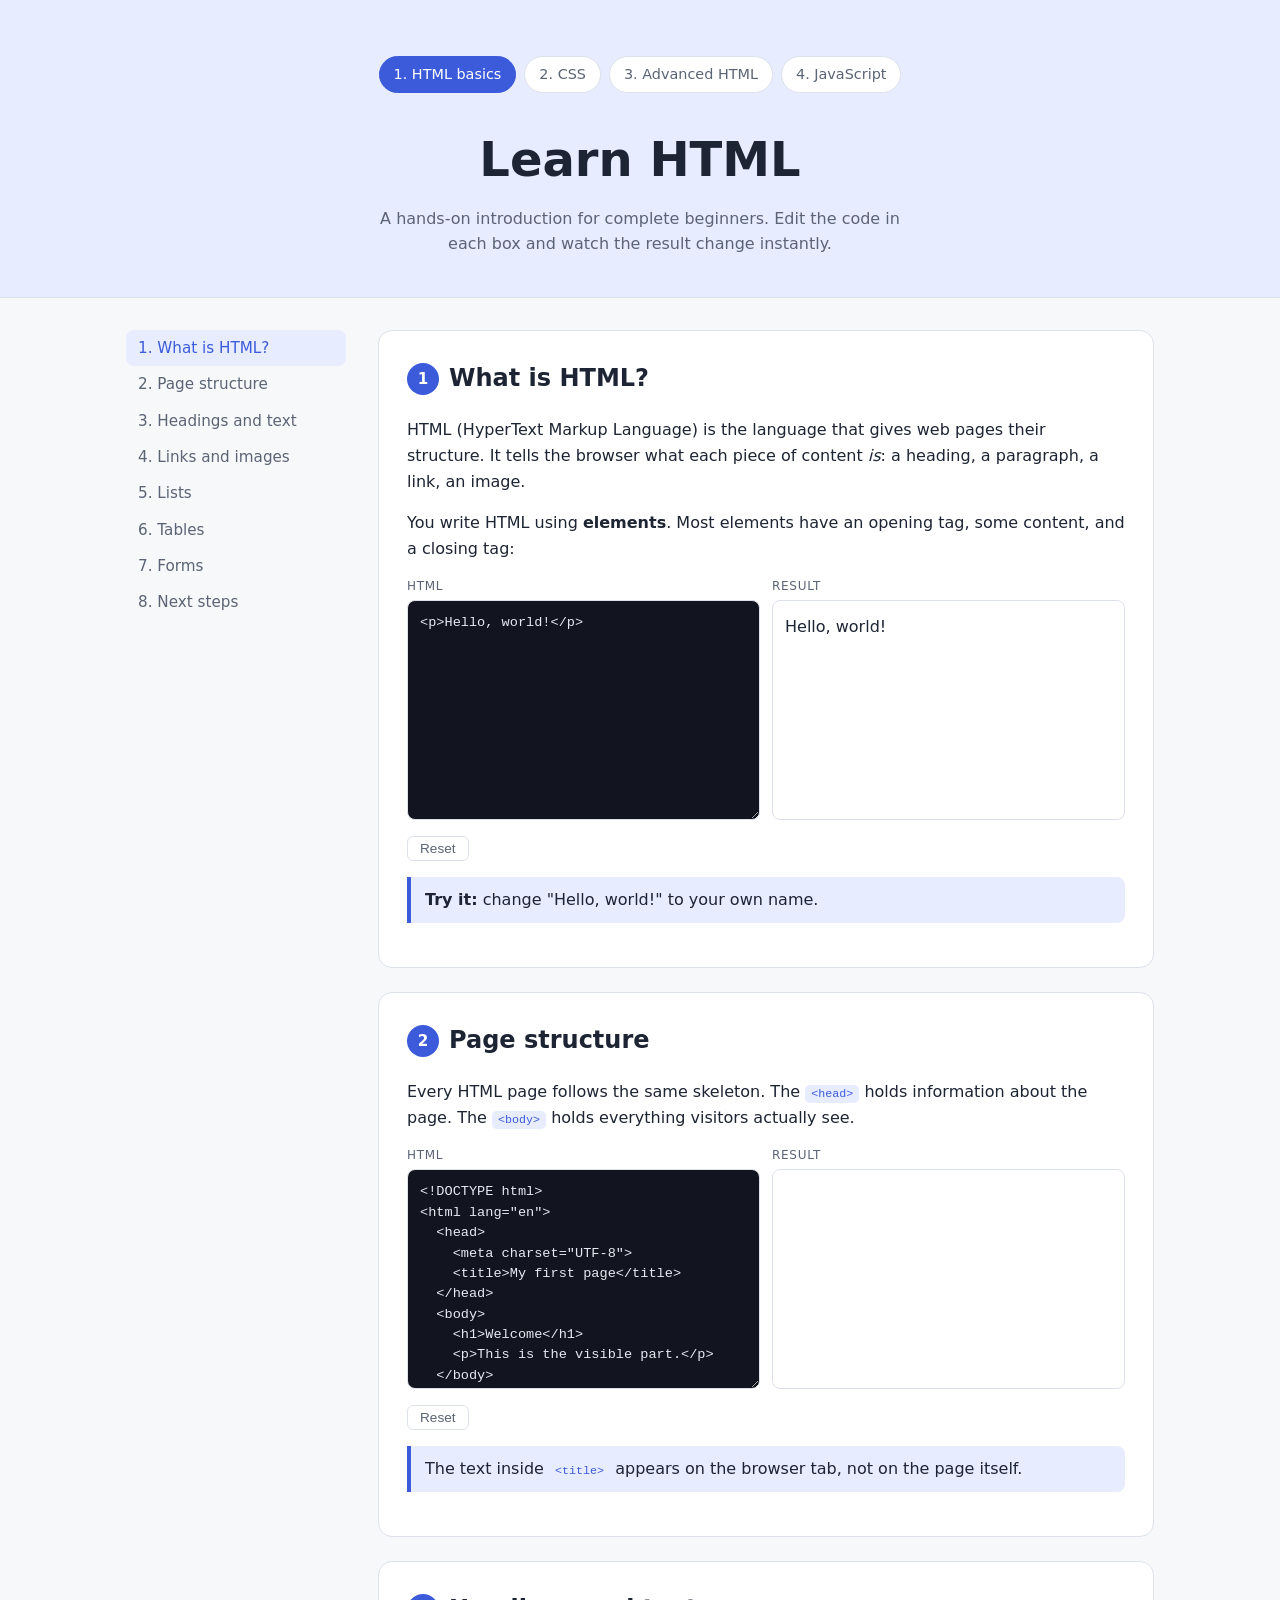
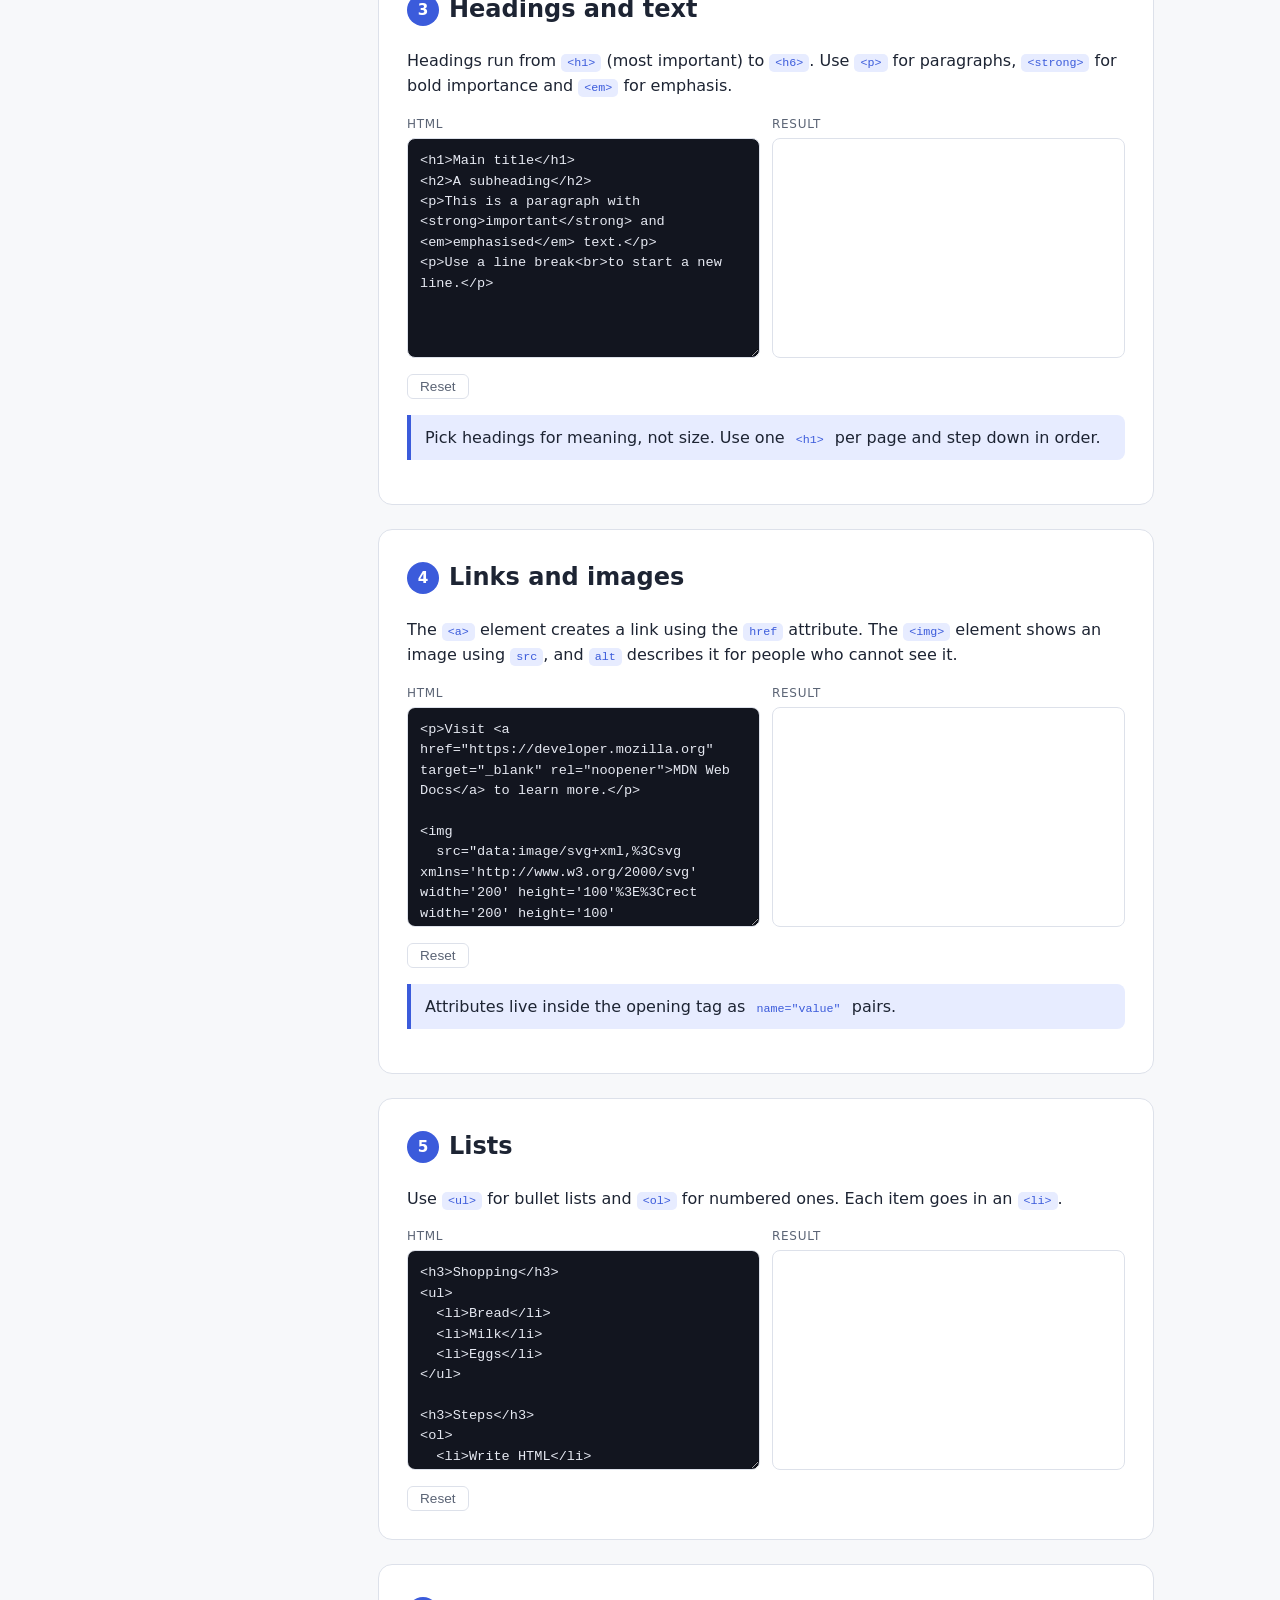
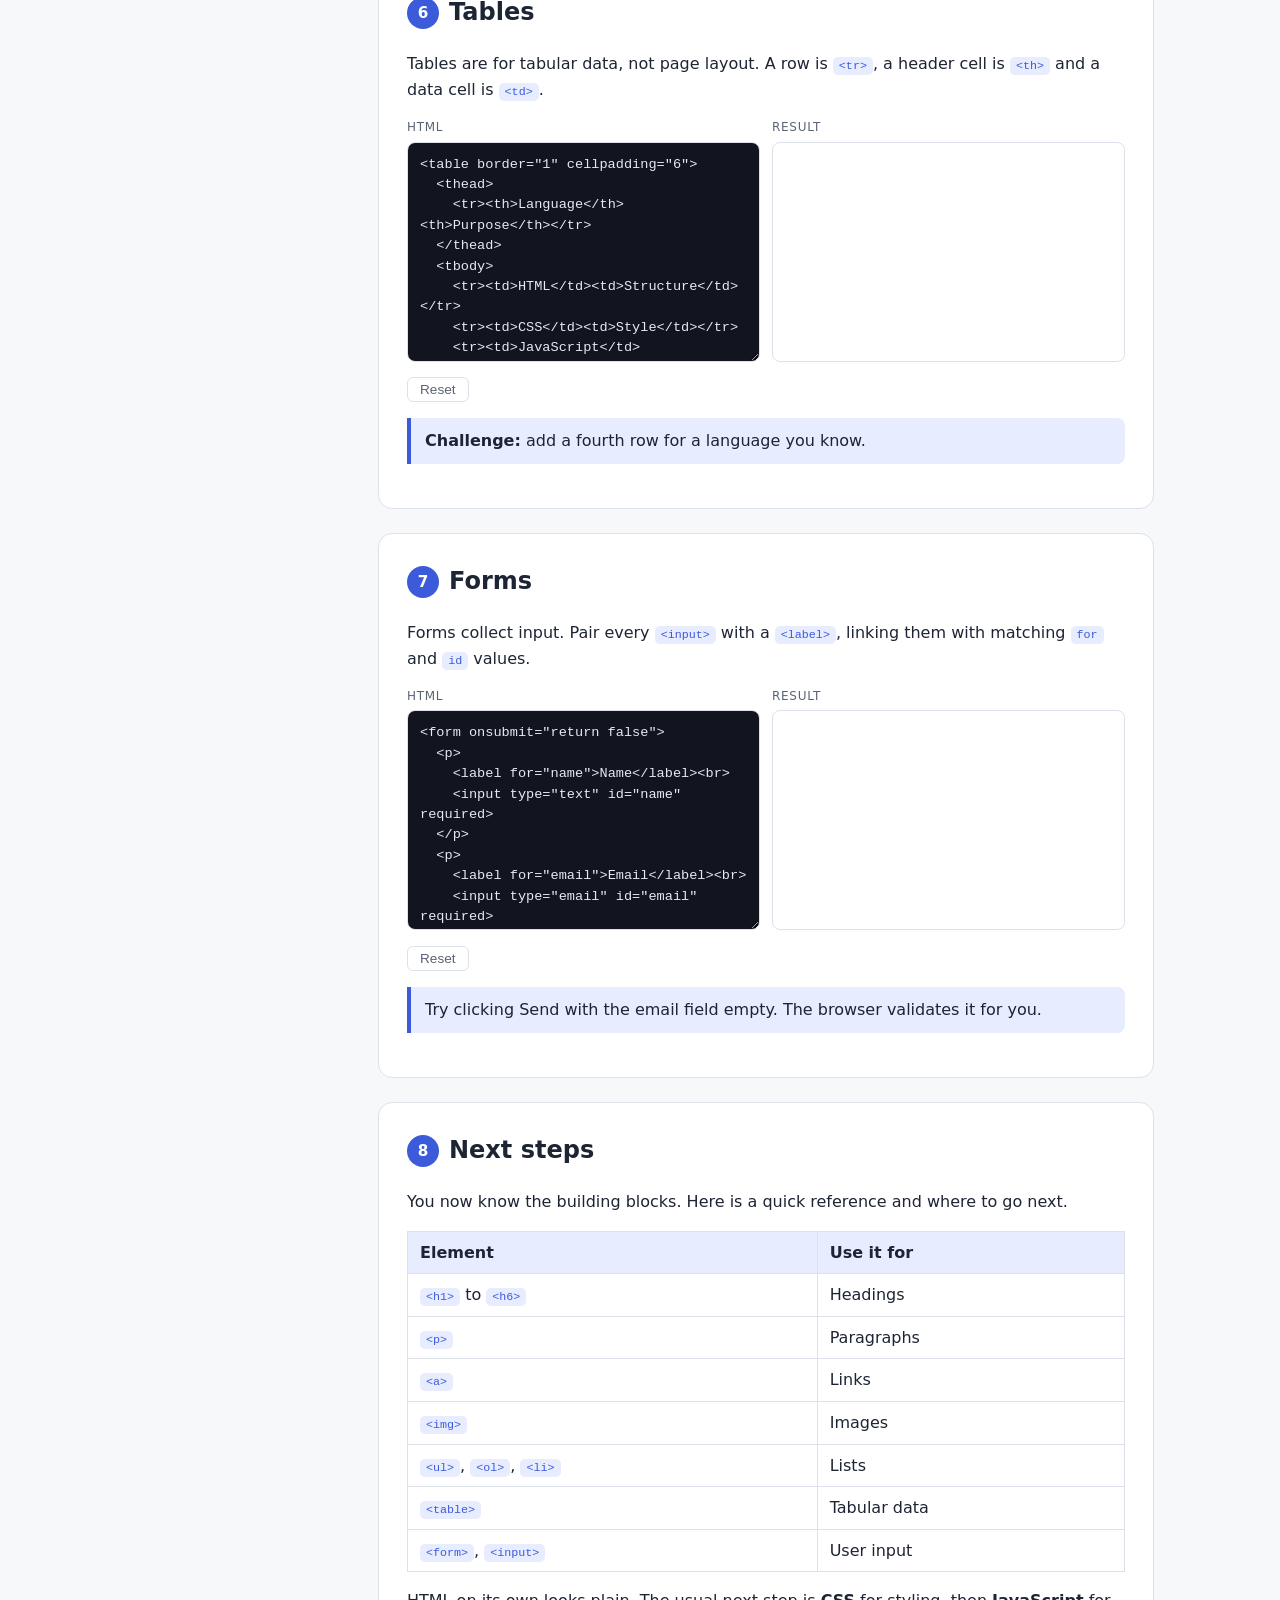
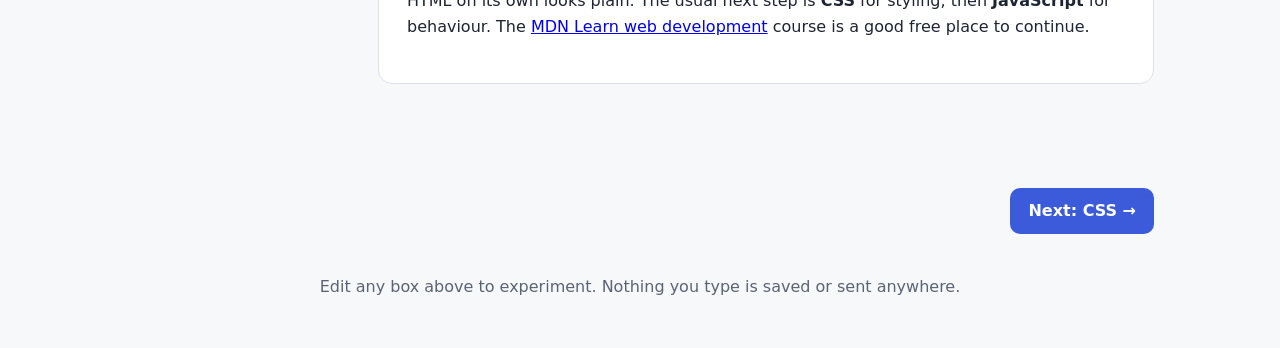
==== index.html @ eed305c7 "pushing" ====
<!DOCTYPE html>
<html lang="en-GB">
<head>
<meta charset="UTF-8">
<meta name="viewport" content="width=device-width, initial-scale=1">
<title>Learn HTML</title>
<style>
  :root {
    --bg: #f7f8fa;
    --surface: #ffffff;
    --text: #1d2433;
    --muted: #5b6475;
    --accent: #3b5bdb;
    --accent-soft: #e7ecff;
    --border: #dde1ea;
    --code-bg: #12151f;
    --code-text: #e6e9f2;
  }
  @media (prefers-color-scheme: dark) {
    :root {
      --bg: #0f1219;
      --surface: #181c27;
      --text: #e6e9f2;
      --muted: #9aa3b5;
      --accent: #8da2ff;
      --accent-soft: #232a45;
      --border: #2a3042;
      --code-bg: #0b0d13;
    }
  }
  * { box-sizing: border-box; }
  body {
    margin: 0;
    font-family: system-ui, -apple-system, "Segoe UI", Roboto, sans-serif;
    background: var(--bg);
    color: var(--text);
    line-height: 1.6;
  }
  header {
    padding: 56px 16px 40px;
    text-align: center;
    background: var(--accent-soft);
    border-bottom: 1px solid var(--border);
  }
  header h1 { margin: 0 0 8px; font-size: clamp(2rem, 6vw, 3rem); }
  header p { margin: 0 auto; max-width: 560px; color: var(--muted); }
  .layout {
    display: grid;
    grid-template-columns: 220px minmax(0, 1fr);
    gap: 32px;
    max-width: 1060px;
    margin: 0 auto;
    padding: 32px 16px 80px;
  }
  nav.toc { position: sticky; top: 24px; align-self: start; }
  nav.toc ol { list-style: none; margin: 0; padding: 0; }
  nav.toc a {
    display: block;
    padding: 6px 12px;
    border-radius: 8px;
    color: var(--muted);
    text-decoration: none;
    font-size: 0.95rem;
  }
  nav a:hover, nav a.active { background: var(--accent-soft); color: var(--accent); }
  section {
    background: var(--surface);
    border: 1px solid var(--border);
    border-radius: 14px;
    padding: 28px;
    margin-bottom: 24px;
  }
  section h2 { margin-top: 0; }
  section h2 .num {
    display: inline-block;
    width: 32px; height: 32px;
    line-height: 32px;
    text-align: center;
    border-radius: 50%;
    background: var(--accent);
    color: #fff;
    font-size: 0.95rem;
    margin-right: 10px;
    vertical-align: middle;
  }
  code.inline {
    background: var(--accent-soft);
    color: var(--accent);
    padding: 2px 6px;
    border-radius: 5px;
    font-size: 0.9em;
  }
  .tip {
    border-left: 4px solid var(--accent);
    background: var(--accent-soft);
    padding: 10px 14px;
    border-radius: 0 8px 8px 0;
    margin: 16px 0;
  }
  .playground {
    display: grid;
    grid-template-columns: 1fr 1fr;
    gap: 12px;
    margin-top: 16px;
  }
  .pane-label {
    font-size: 0.75rem;
    text-transform: uppercase;
    letter-spacing: 0.06em;
    color: var(--muted);
    margin-bottom: 4px;
  }
  textarea {
    width: 100%;
    height: 220px;
    resize: vertical;
    background: var(--code-bg);
    color: var(--code-text);
    border: 1px solid var(--border);
    border-radius: 8px;
    padding: 12px;
    font-family: ui-monospace, "SF Mono", Menlo, Consolas, monospace;
    font-size: 0.85rem;
    line-height: 1.5;
    tab-size: 2;
  }
  textarea:focus-visible, iframe:focus-visible, button:focus-visible, a:focus-visible {
    outline: 2px solid var(--accent);
    outline-offset: 2px;
  }
  iframe {
    width: 100%;
    height: 220px;
    border: 1px solid var(--border);
    border-radius: 8px;
    background: #fff;
  }
  button.reset {
    margin-top: 8px;
    background: none;
    border: 1px solid var(--border);
    color: var(--muted);
    padding: 4px 12px;
    border-radius: 6px;
    cursor: pointer;
    font-size: 0.85rem;
  }
  button.reset:hover { color: var(--accent); border-color: var(--accent); }
  table.ref { border-collapse: collapse; width: 100%; margin-top: 12px; }
  table.ref th, table.ref td { border: 1px solid var(--border); padding: 8px 12px; text-align: left; }
  table.ref th { background: var(--accent-soft); }
  .series { display: flex; flex-wrap: wrap; justify-content: center; gap: 8px; margin-bottom: 28px; }
  .series a { padding: 6px 14px; border-radius: 999px; border: 1px solid var(--border); background: var(--surface); color: var(--muted); text-decoration: none; font-size: 0.9rem; }
  .series a:hover { color: var(--accent); border-color: var(--accent); }
  .series a[aria-current="page"] { background: var(--accent); border-color: var(--accent); color: #fff; }
  .pager { display: flex; justify-content: flex-end; max-width: 1060px; margin: 0 auto; padding: 0 16px 40px; }
  .pager a { padding: 10px 18px; border-radius: 10px; background: var(--accent); color: #fff; text-decoration: none; font-weight: 600; }
  footer { text-align: center; color: var(--muted); padding: 0 16px 48px; }
  @media (max-width: 800px) {
    .layout { grid-template-columns: 1fr; }
    nav.toc { position: static; }
    nav.toc ol { display: flex; flex-wrap: wrap; gap: 4px; }
    .playground { grid-template-columns: 1fr; }
    section { padding: 20px; }
  }
</style>
</head>
<body>

<header>
  <nav class="series" aria-label="Tutorial series">
    <a href="index.html" aria-current="page">1. HTML basics</a>
    <a href="css.html">2. CSS</a>
    <a href="advanced.html">3. Advanced HTML</a>
    <a href="javascript.html">4. JavaScript</a>
  </nav>
  <h1>Learn HTML</h1>
  <p>A hands-on introduction for complete beginners. Edit the code in each box and watch the result change instantly.</p>
</header>

<div class="layout">
  <nav class="toc" aria-label="Tutorial sections">
    <ol>
      <li><a href="#what">1. What is HTML?</a></li>
      <li><a href="#structure">2. Page structure</a></li>
      <li><a href="#text">3. Headings and text</a></li>
      <li><a href="#links">4. Links and images</a></li>
      <li><a href="#lists">5. Lists</a></li>
      <li><a href="#tables">6. Tables</a></li>
      <li><a href="#forms">7. Forms</a></li>
      <li><a href="#next">8. Next steps</a></li>
    </ol>
  </nav>

  <main>
    <section id="what">
      <h2><span class="num">1</span>What is HTML?</h2>
      <p>HTML (HyperText Markup Language) is the language that gives web pages their structure. It tells the browser what each piece of content <em>is</em>: a heading, a paragraph, a link, an image.</p>
      <p>You write HTML using <strong>elements</strong>. Most elements have an opening tag, some content, and a closing tag:</p>
      <div class="playground">
        <div>
          <div class="pane-label">HTML</div>
          <textarea data-editor spellcheck="false" aria-label="HTML editor">&lt;p&gt;Hello, world!&lt;/p&gt;</textarea>
          <button class="reset" type="button">Reset</button>
        </div>
        <div>
          <div class="pane-label">Result</div>
          <iframe title="Live preview" sandbox="allow-scripts allow-forms allow-modals"></iframe>
        </div>
      </div>
      <div class="tip"><strong>Try it:</strong> change "Hello, world!" to your own name.</div>
    </section>

    <section id="structure">
      <h2><span class="num">2</span>Page structure</h2>
      <p>Every HTML page follows the same skeleton. The <code class="inline">&lt;head&gt;</code> holds information about the page. The <code class="inline">&lt;body&gt;</code> holds everything visitors actually see.</p>
      <div class="playground">
        <div>
          <div class="pane-label">HTML</div>
          <textarea data-editor spellcheck="false" aria-label="HTML editor">&lt;!DOCTYPE html&gt;
&lt;html lang="en"&gt;
  &lt;head&gt;
    &lt;meta charset="UTF-8"&gt;
    &lt;title&gt;My first page&lt;/title&gt;
  &lt;/head&gt;
  &lt;body&gt;
    &lt;h1&gt;Welcome&lt;/h1&gt;
    &lt;p&gt;This is the visible part.&lt;/p&gt;
  &lt;/body&gt;
&lt;/html&gt;</textarea>
          <button class="reset" type="button">Reset</button>
        </div>
        <div>
          <div class="pane-label">Result</div>
          <iframe title="Live preview" sandbox="allow-scripts allow-forms allow-modals"></iframe>
        </div>
      </div>
      <div class="tip">The text inside <code class="inline">&lt;title&gt;</code> appears on the browser tab, not on the page itself.</div>
    </section>

    <section id="text">
      <h2><span class="num">3</span>Headings and text</h2>
      <p>Headings run from <code class="inline">&lt;h1&gt;</code> (most important) to <code class="inline">&lt;h6&gt;</code>. Use <code class="inline">&lt;p&gt;</code> for paragraphs, <code class="inline">&lt;strong&gt;</code> for bold importance and <code class="inline">&lt;em&gt;</code> for emphasis.</p>
      <div class="playground">
        <div>
          <div class="pane-label">HTML</div>
          <textarea data-editor spellcheck="false" aria-label="HTML editor">&lt;h1&gt;Main title&lt;/h1&gt;
&lt;h2&gt;A subheading&lt;/h2&gt;
&lt;p&gt;This is a paragraph with &lt;strong&gt;important&lt;/strong&gt; and &lt;em&gt;emphasised&lt;/em&gt; text.&lt;/p&gt;
&lt;p&gt;Use a line break&lt;br&gt;to start a new line.&lt;/p&gt;</textarea>
          <button class="reset" type="button">Reset</button>
        </div>
        <div>
          <div class="pane-label">Result</div>
          <iframe title="Live preview" sandbox="allow-scripts allow-forms allow-modals"></iframe>
        </div>
      </div>
      <div class="tip">Pick headings for meaning, not size. Use one <code class="inline">&lt;h1&gt;</code> per page and step down in order.</div>
    </section>

    <section id="links">
      <h2><span class="num">4</span>Links and images</h2>
      <p>The <code class="inline">&lt;a&gt;</code> element creates a link using the <code class="inline">href</code> attribute. The <code class="inline">&lt;img&gt;</code> element shows an image using <code class="inline">src</code>, and <code class="inline">alt</code> describes it for people who cannot see it.</p>
      <div class="playground">
        <div>
          <div class="pane-label">HTML</div>
          <textarea data-editor spellcheck="false" aria-label="HTML editor">&lt;p&gt;Visit &lt;a href="https://developer.mozilla.org" target="_blank" rel="noopener"&gt;MDN Web Docs&lt;/a&gt; to learn more.&lt;/p&gt;

&lt;img
  src="data:image/svg+xml,%3Csvg xmlns='http://www.w3.org/2000/svg' width='200' height='100'%3E%3Crect width='200' height='100' fill='%233b5bdb'/%3E%3Ctext x='100' y='56' fill='white' font-size='20' text-anchor='middle'%3EHello%3C/text%3E%3C/svg%3E"
  alt="A blue rectangle that says Hello"
  width="200"&gt;</textarea>
          <button class="reset" type="button">Reset</button>
        </div>
        <div>
          <div class="pane-label">Result</div>
          <iframe title="Live preview" sandbox="allow-scripts allow-forms allow-modals"></iframe>
        </div>
      </div>
      <div class="tip">Attributes live inside the opening tag as <code class="inline">name="value"</code> pairs.</div>
    </section>

    <section id="lists">
      <h2><span class="num">5</span>Lists</h2>
      <p>Use <code class="inline">&lt;ul&gt;</code> for bullet lists and <code class="inline">&lt;ol&gt;</code> for numbered ones. Each item goes in an <code class="inline">&lt;li&gt;</code>.</p>
      <div class="playground">
        <div>
          <div class="pane-label">HTML</div>
          <textarea data-editor spellcheck="false" aria-label="HTML editor">&lt;h3&gt;Shopping&lt;/h3&gt;
&lt;ul&gt;
  &lt;li&gt;Bread&lt;/li&gt;
  &lt;li&gt;Milk&lt;/li&gt;
  &lt;li&gt;Eggs&lt;/li&gt;
&lt;/ul&gt;

&lt;h3&gt;Steps&lt;/h3&gt;
&lt;ol&gt;
  &lt;li&gt;Write HTML&lt;/li&gt;
  &lt;li&gt;Open in a browser&lt;/li&gt;
  &lt;li&gt;Admire it&lt;/li&gt;
&lt;/ol&gt;</textarea>
          <button class="reset" type="button">Reset</button>
        </div>
        <div>
          <div class="pane-label">Result</div>
          <iframe title="Live preview" sandbox="allow-scripts allow-forms allow-modals"></iframe>
        </div>
      </div>
    </section>

    <section id="tables">
      <h2><span class="num">6</span>Tables</h2>
      <p>Tables are for tabular data, not page layout. A row is <code class="inline">&lt;tr&gt;</code>, a header cell is <code class="inline">&lt;th&gt;</code> and a data cell is <code class="inline">&lt;td&gt;</code>.</p>
      <div class="playground">
        <div>
          <div class="pane-label">HTML</div>
          <textarea data-editor spellcheck="false" aria-label="HTML editor">&lt;table border="1" cellpadding="6"&gt;
  &lt;thead&gt;
    &lt;tr&gt;&lt;th&gt;Language&lt;/th&gt;&lt;th&gt;Purpose&lt;/th&gt;&lt;/tr&gt;
  &lt;/thead&gt;
  &lt;tbody&gt;
    &lt;tr&gt;&lt;td&gt;HTML&lt;/td&gt;&lt;td&gt;Structure&lt;/td&gt;&lt;/tr&gt;
    &lt;tr&gt;&lt;td&gt;CSS&lt;/td&gt;&lt;td&gt;Style&lt;/td&gt;&lt;/tr&gt;
    &lt;tr&gt;&lt;td&gt;JavaScript&lt;/td&gt;&lt;td&gt;Behaviour&lt;/td&gt;&lt;/tr&gt;
  &lt;/tbody&gt;
&lt;/table&gt;</textarea>
          <button class="reset" type="button">Reset</button>
        </div>
        <div>
          <div class="pane-label">Result</div>
          <iframe title="Live preview" sandbox="allow-scripts allow-forms allow-modals"></iframe>
        </div>
      </div>
      <div class="tip"><strong>Challenge:</strong> add a fourth row for a language you know.</div>
    </section>

    <section id="forms">
      <h2><span class="num">7</span>Forms</h2>
      <p>Forms collect input. Pair every <code class="inline">&lt;input&gt;</code> with a <code class="inline">&lt;label&gt;</code>, linking them with matching <code class="inline">for</code> and <code class="inline">id</code> values.</p>
      <div class="playground">
        <div>
          <div class="pane-label">HTML</div>
          <textarea data-editor spellcheck="false" aria-label="HTML editor">&lt;form onsubmit="return false"&gt;
  &lt;p&gt;
    &lt;label for="name"&gt;Name&lt;/label&gt;&lt;br&gt;
    &lt;input type="text" id="name" required&gt;
  &lt;/p&gt;
  &lt;p&gt;
    &lt;label for="email"&gt;Email&lt;/label&gt;&lt;br&gt;
    &lt;input type="email" id="email" required&gt;
  &lt;/p&gt;
  &lt;p&gt;
    &lt;label for="role"&gt;Role&lt;/label&gt;&lt;br&gt;
    &lt;select id="role"&gt;
      &lt;option&gt;Learner&lt;/option&gt;
      &lt;option&gt;Coach&lt;/option&gt;
    &lt;/select&gt;
  &lt;/p&gt;
  &lt;button type="submit"&gt;Send&lt;/button&gt;
&lt;/form&gt;</textarea>
          <button class="reset" type="button">Reset</button>
        </div>
        <div>
          <div class="pane-label">Result</div>
          <iframe title="Live preview" sandbox="allow-scripts allow-forms allow-modals"></iframe>
        </div>
      </div>
      <div class="tip">Try clicking Send with the email field empty. The browser validates it for you.</div>
    </section>

    <section id="next">
      <h2><span class="num">8</span>Next steps</h2>
      <p>You now know the building blocks. Here is a quick reference and where to go next.</p>
      <table class="ref">
        <thead><tr><th>Element</th><th>Use it for</th></tr></thead>
        <tbody>
          <tr><td><code class="inline">&lt;h1&gt;</code> to <code class="inline">&lt;h6&gt;</code></td><td>Headings</td></tr>
          <tr><td><code class="inline">&lt;p&gt;</code></td><td>Paragraphs</td></tr>
          <tr><td><code class="inline">&lt;a&gt;</code></td><td>Links</td></tr>
          <tr><td><code class="inline">&lt;img&gt;</code></td><td>Images</td></tr>
          <tr><td><code class="inline">&lt;ul&gt;</code>, <code class="inline">&lt;ol&gt;</code>, <code class="inline">&lt;li&gt;</code></td><td>Lists</td></tr>
          <tr><td><code class="inline">&lt;table&gt;</code></td><td>Tabular data</td></tr>
          <tr><td><code class="inline">&lt;form&gt;</code>, <code class="inline">&lt;input&gt;</code></td><td>User input</td></tr>
        </tbody>
      </table>
      <p>HTML on its own looks plain. The usual next step is <strong>CSS</strong> for styling, then <strong>JavaScript</strong> for behaviour. The <a href="https://developer.mozilla.org/en-US/docs/Learn_web_development" target="_blank" rel="noopener">MDN Learn web development</a> course is a good free place to continue.</p>
    </section>
  </main>
</div>

<div class="pager"><a href="css.html">Next: CSS &rarr;</a></div>

<footer>Edit any box above to experiment. Nothing you type is saved or sent anywhere.</footer>

<script>
  document.querySelectorAll('.playground').forEach((pg) => {
    const editor = pg.querySelector('[data-editor]');
    const frame = pg.querySelector('iframe');
    const reset = pg.querySelector('.reset');
    const original = editor.value;

    const render = () => {
      frame.srcdoc =
        '<style>body{font-family:system-ui,sans-serif;margin:12px;color:#1d2433}</style>' + editor.value;
    };

    editor.addEventListener('input', render);
    editor.addEventListener('keydown', (e) => {
      if (e.key !== 'Tab') return;
      e.preventDefault();
      const { selectionStart: s, selectionEnd: en } = editor;
      editor.setRangeText('  ', s, en, 'end');
      render();
    });
    reset.addEventListener('click', () => {
      editor.value = original;
      render();
    });
    render();
  });

  const links = [...document.querySelectorAll('nav.toc a')];
  const observer = new IntersectionObserver(
    (entries) => {
      entries.forEach((entry) => {
        if (!entry.isIntersecting) return;
        links.forEach((a) =>
          a.classList.toggle('active', a.getAttribute('href') === '#' + entry.target.id)
        );
      });
    },
    { rootMargin: '-30% 0px -60% 0px' }
  );
  document.querySelectorAll('section').forEach((s) => observer.observe(s));
</script>
</body>
</html>
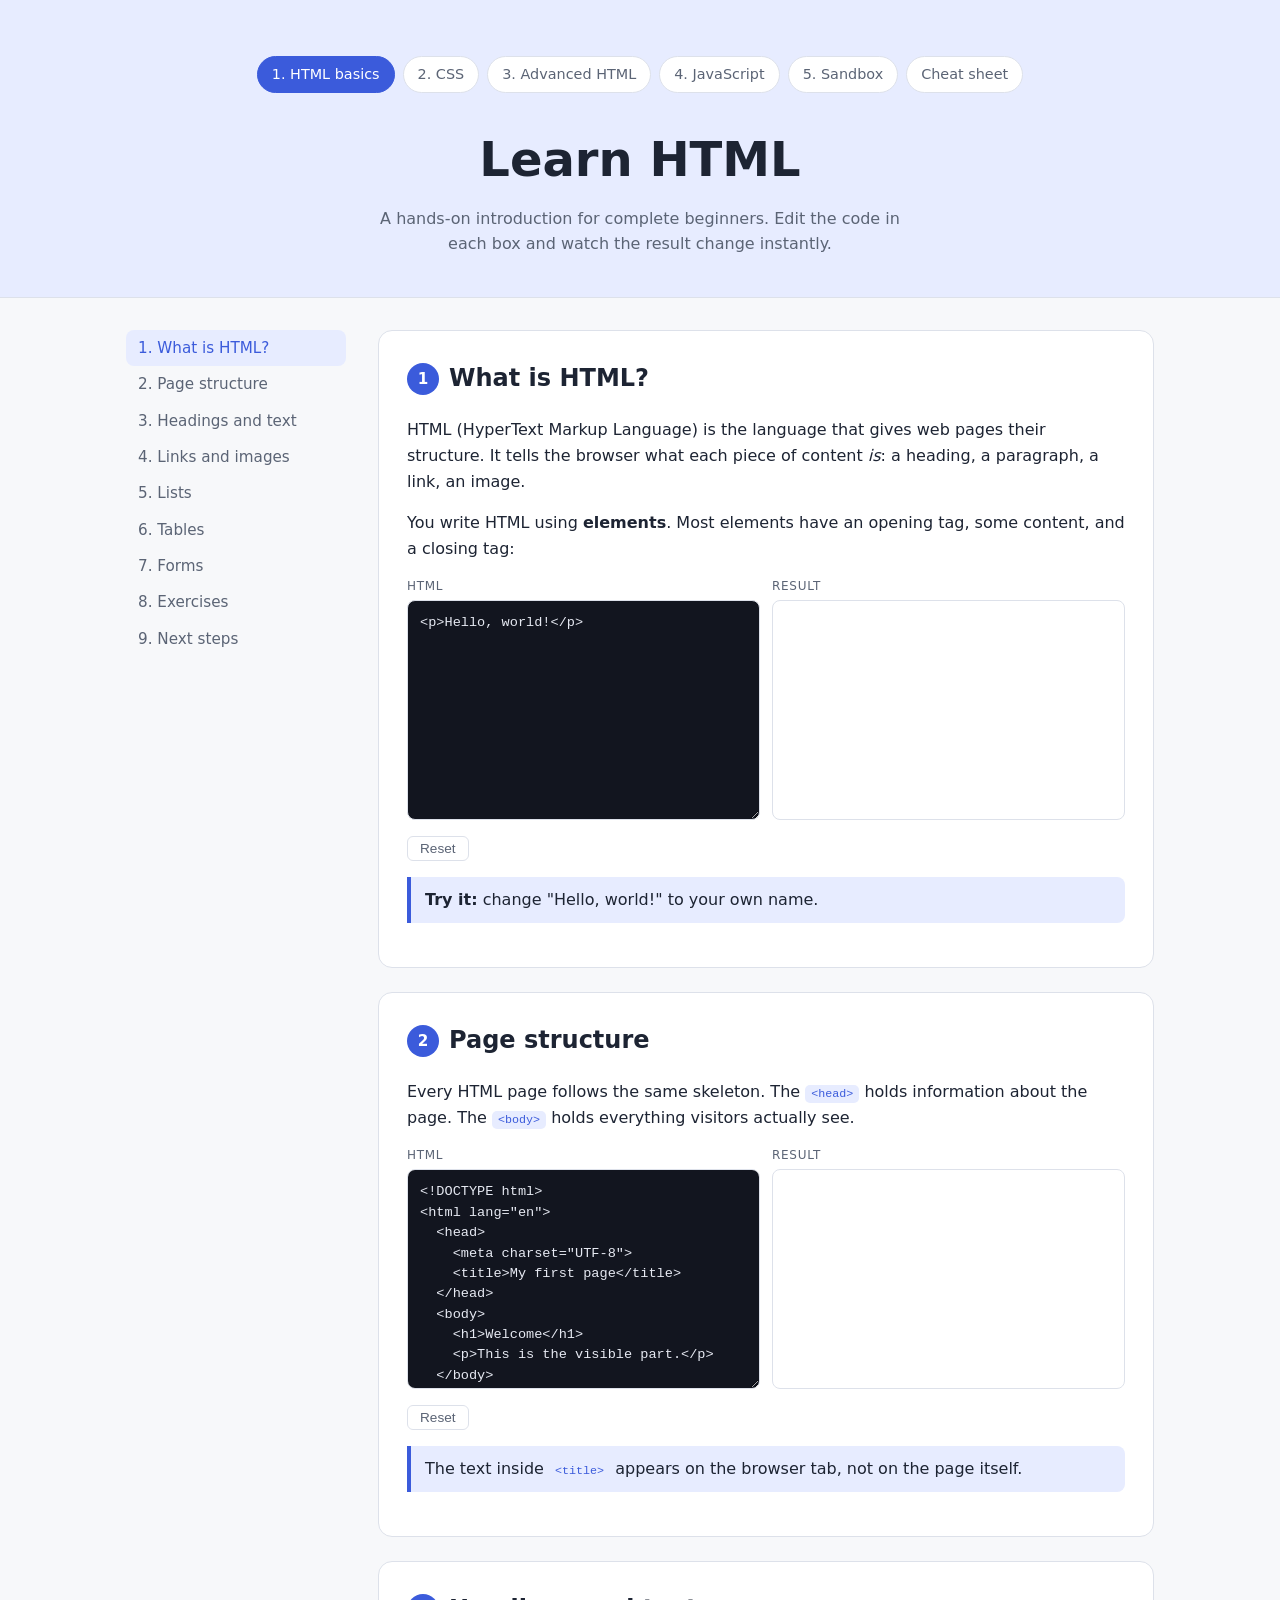
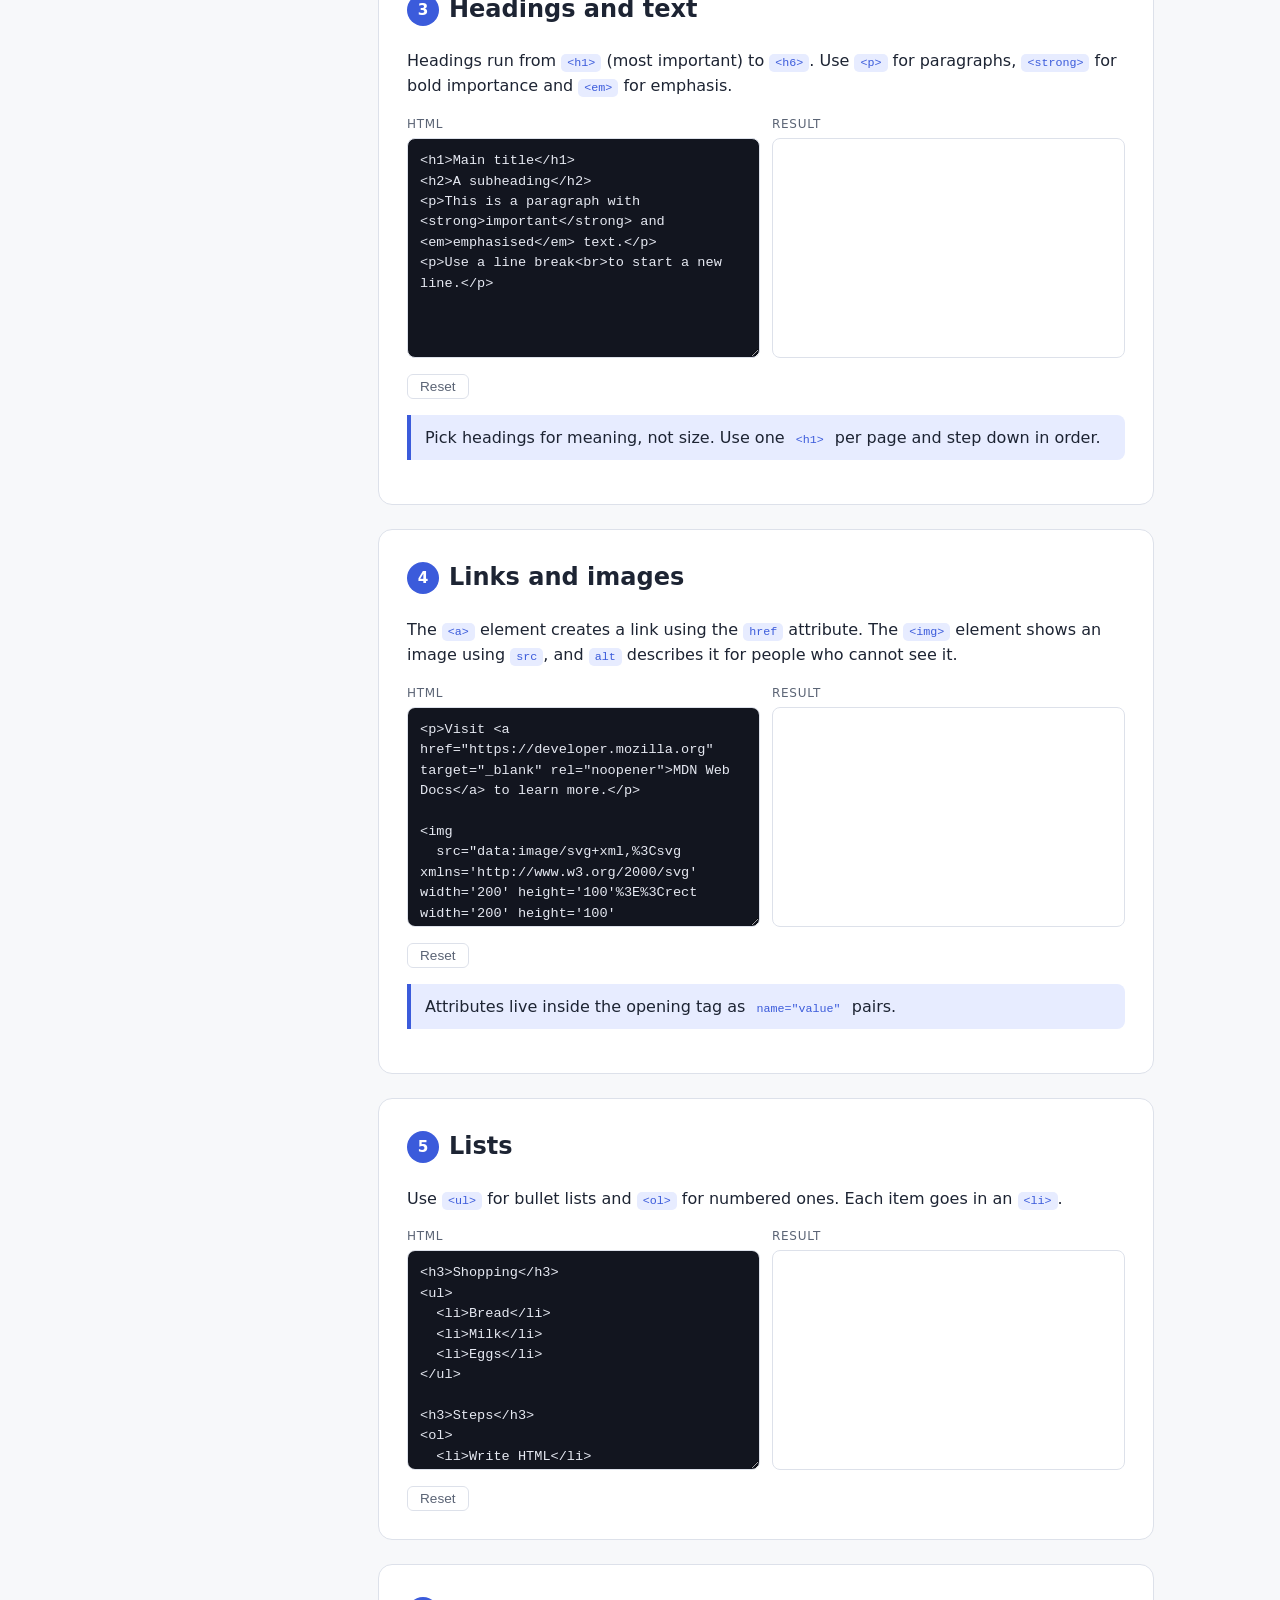
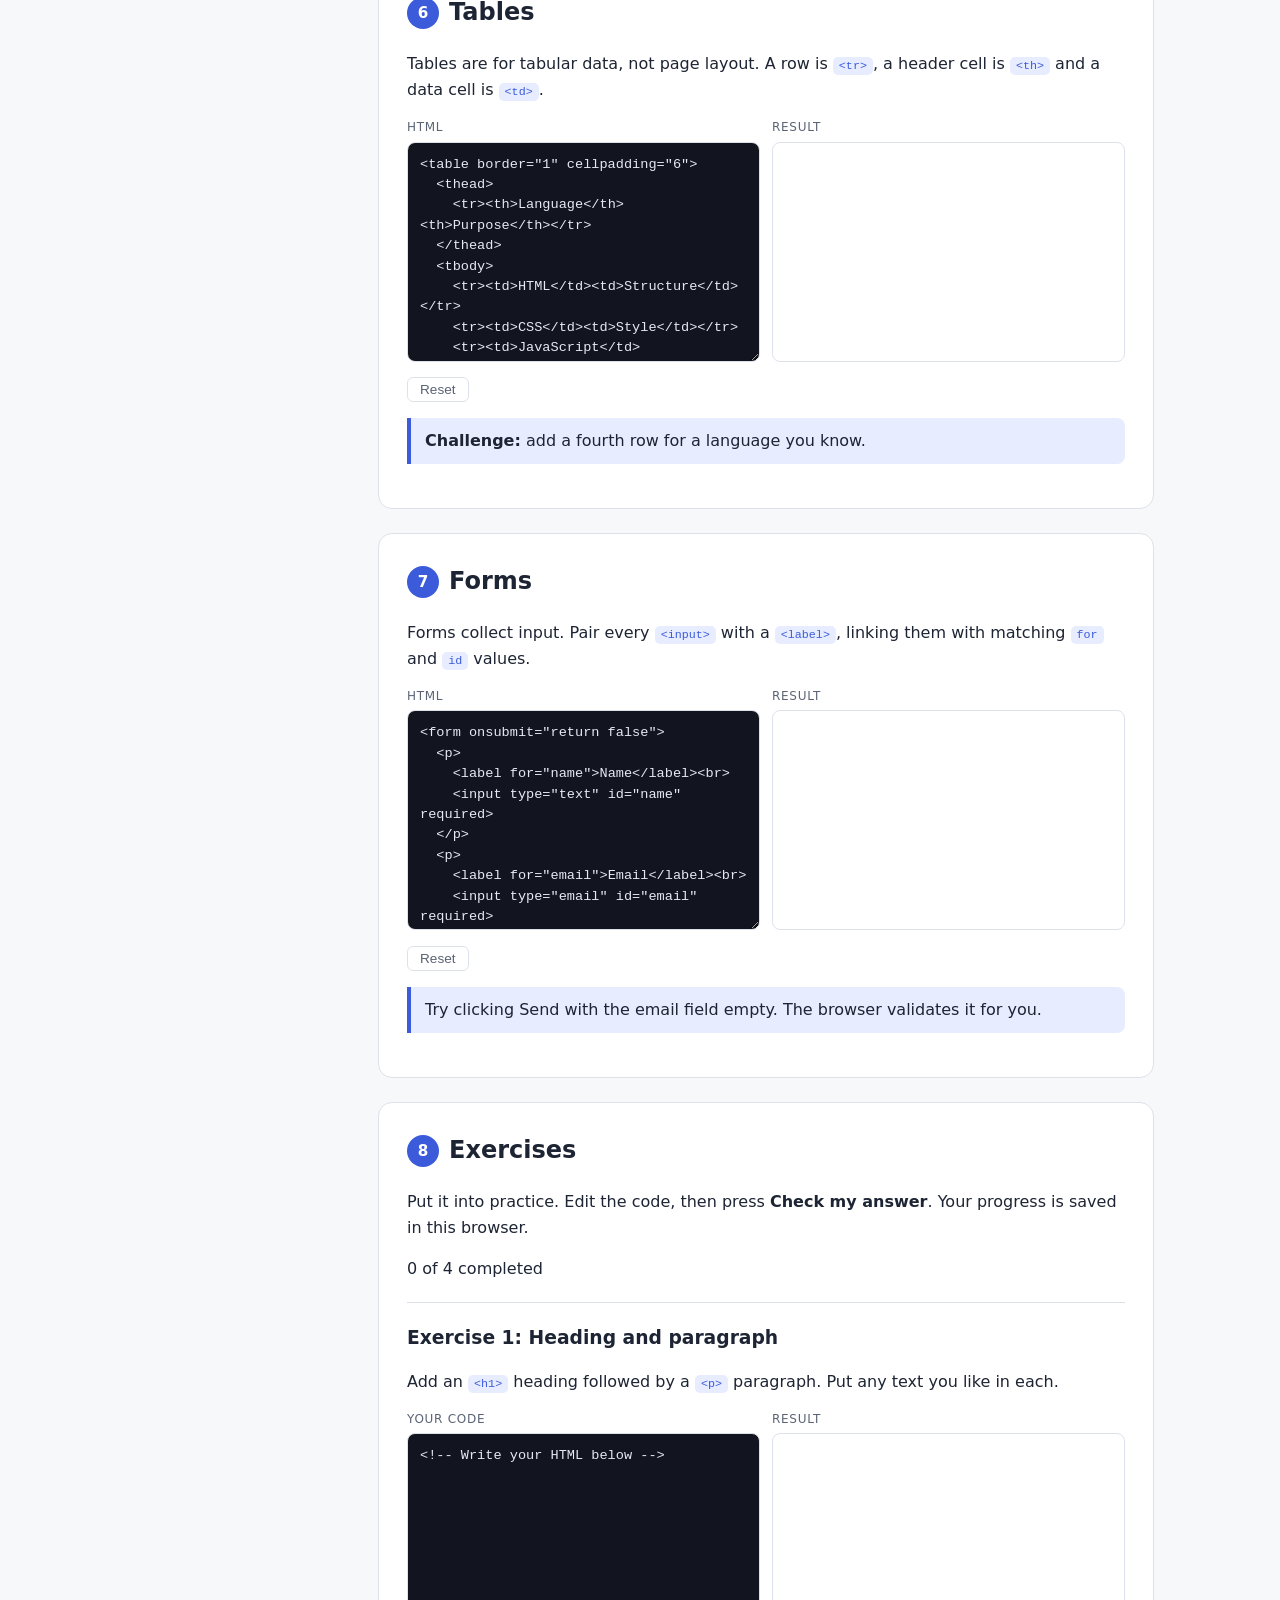
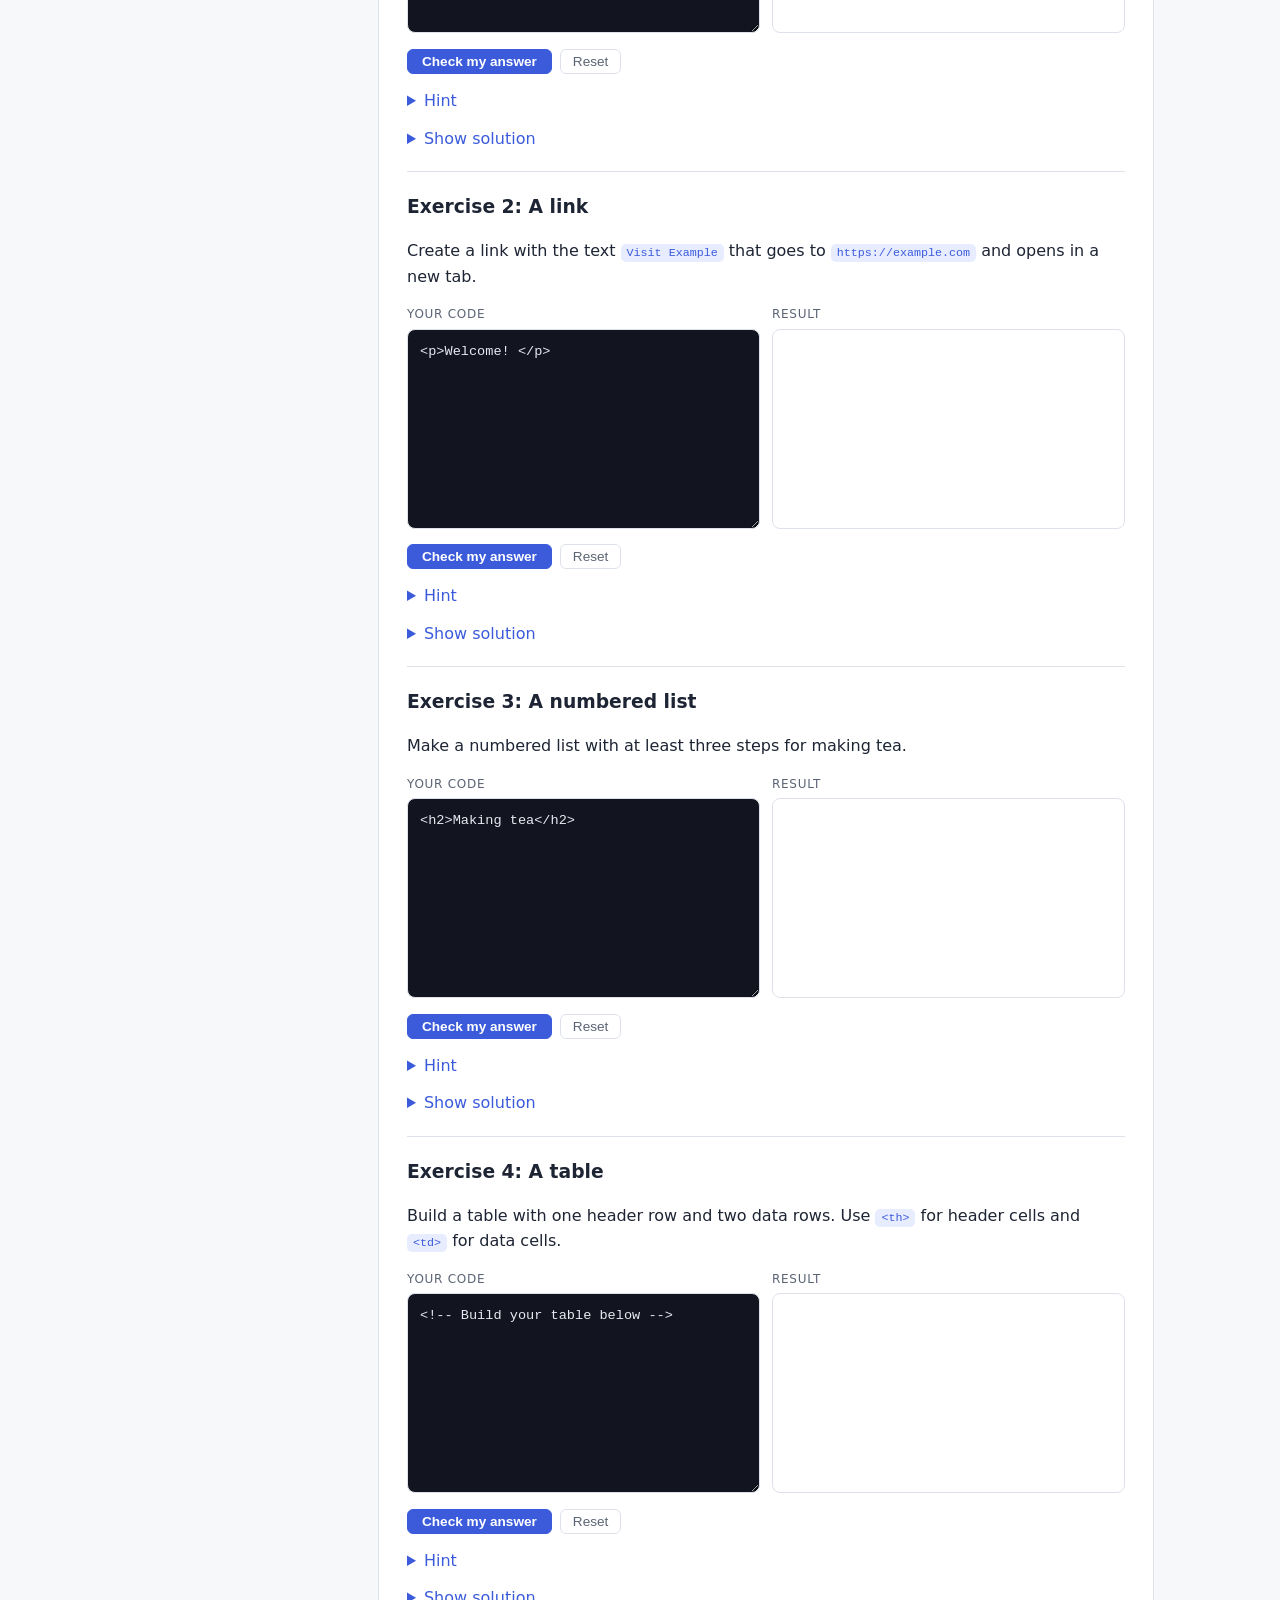
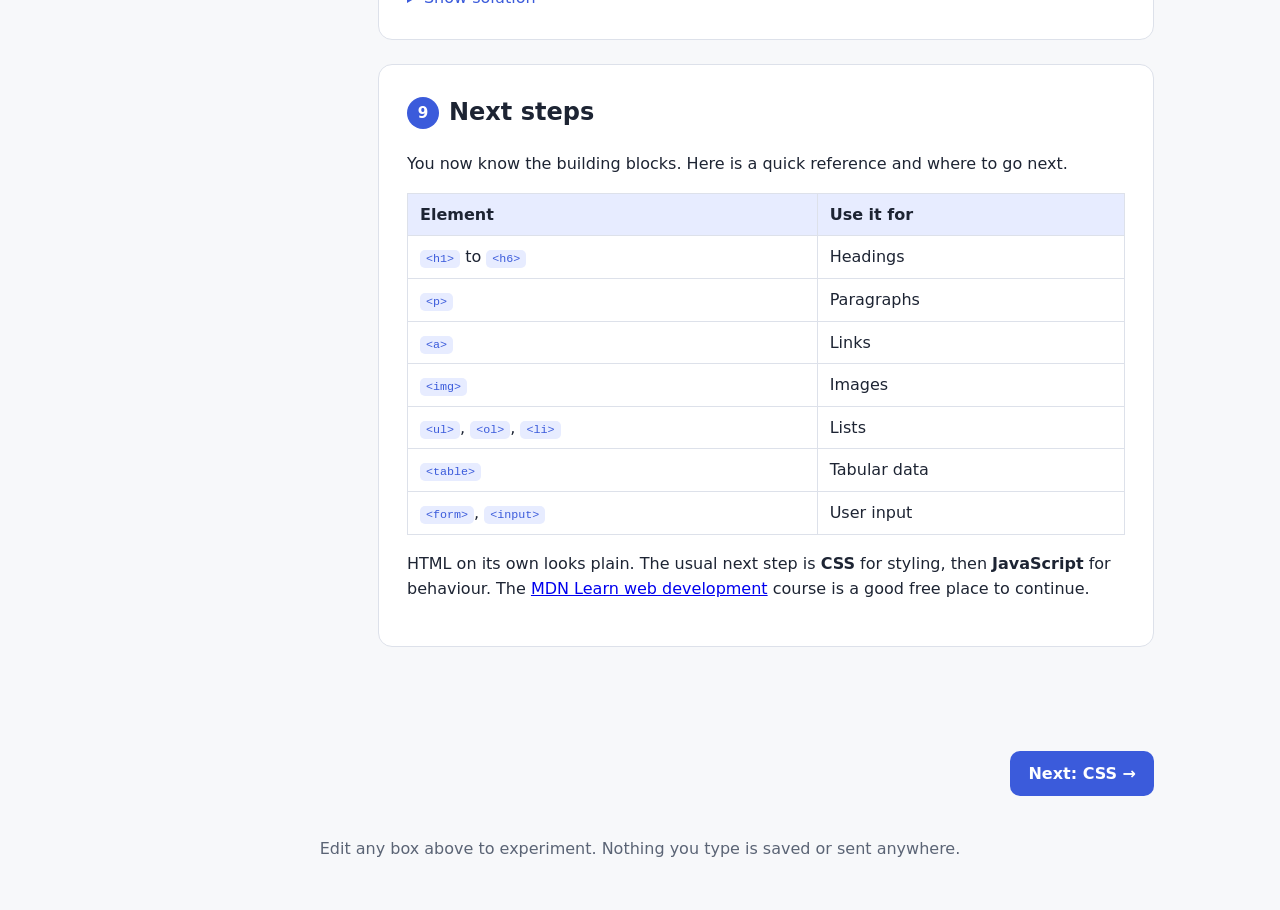
==== commit 13827188: "Adds sandbox and exercises" ====
--- a/index.html
+++ b/index.html
@@ -164,6 +164,7 @@
     section { padding: 20px; }
   }
 </style>
+<link rel="stylesheet" href="exercises.css">
 </head>
 <body>
 
@@ -172,7 +173,7 @@
     <a href="index.html" aria-current="page">1. HTML basics</a>
     <a href="css.html">2. CSS</a>
     <a href="advanced.html">3. Advanced HTML</a>
-    <a href="javascript.html">4. JavaScript</a>
+    <a href="javascript.html">4. JavaScript</a><a href="sandbox.html">5. Sandbox</a><a href="cheatsheet.html">Cheat sheet</a>
   </nav>
   <h1>Learn HTML</h1>
   <p>A hands-on introduction for complete beginners. Edit the code in each box and watch the result change instantly.</p>
@@ -188,7 +189,7 @@
       <li><a href="#lists">5. Lists</a></li>
       <li><a href="#tables">6. Tables</a></li>
       <li><a href="#forms">7. Forms</a></li>
-      <li><a href="#next">8. Next steps</a></li>
+      <li><a href="#exercises">8. Exercises</a></li><li><a href="#next">9. Next steps</a></li>
     </ol>
   </nav>
 
@@ -368,8 +369,8 @@
       <div class="tip">Try clicking Send with the email field empty. The browser validates it for you.</div>
     </section>
 
-    <section id="next">
-      <h2><span class="num">8</span>Next steps</h2>
+    <section id="exercises" data-page="index"><h2><span class="num">8</span>Exercises</h2><p>Put it into practice. Edit the code, then press <strong>Check my answer</strong>. Your progress is saved in this browser.</p><p class="progress" id="ex-progress"></p><div id="ex-list"></div></section><section id="next">
+      <h2><span class="num">9</span>Next steps</h2>
       <p>You now know the building blocks. Here is a quick reference and where to go next.</p>
       <table class="ref">
         <thead><tr><th>Element</th><th>Use it for</th></tr></thead>
@@ -433,5 +434,7 @@
   );
   document.querySelectorAll('section').forEach((s) => observer.observe(s));
 </script>
+<script src="exercises-data.js"></script>
+<script src="exercises.js"></script>
 </body>
 </html>
--- a/exercises.css
+++ b/exercises.css
@@ -0,0 +1,64 @@
+.exercise {
+  border-top: 1px solid var(--border);
+  padding-top: 20px;
+  margin-top: 20px;
+}
+.exercise h3 { margin: 0 0 6px; }
+.exercise .badge {
+  margin-left: 10px;
+  padding: 2px 10px;
+  border-radius: 999px;
+  background: #2f9e44;
+  color: #fff;
+  font-size: 0.75rem;
+  font-weight: 600;
+  vertical-align: middle;
+}
+.exercise .actions { display: flex; gap: 8px; margin-top: 8px; }
+.exercise .actions button.reset { margin-top: 0; }
+.exercise button.check {
+  background: var(--accent);
+  border: 1px solid var(--accent);
+  color: #fff;
+  padding: 4px 14px;
+  border-radius: 6px;
+  cursor: pointer;
+  font-size: 0.85rem;
+  font-weight: 600;
+}
+.exercise button.check:hover { opacity: 0.9; }
+.exercise .playground iframe { height: 200px; }
+.exercise .playground textarea { height: 200px; }
+.exercise .console-out {
+  margin: 8px 0 0;
+  padding: 8px 12px;
+  background: var(--code-bg);
+  color: #9be9a8;
+  border-radius: 8px;
+  font-size: 0.8rem;
+  white-space: pre-wrap;
+}
+.exercise .results { list-style: none; margin: 14px 0 0; padding: 0; }
+.exercise .results li { padding: 3px 0; }
+.exercise .results .pass { color: #2f9e44; }
+.exercise .results .fail { color: #e03131; }
+.exercise .results .pending { color: var(--muted); }
+.exercise .results .summary { font-weight: 600; margin-top: 6px; }
+.exercise pre.static {
+  overflow-x: auto;
+  margin: 8px 0 0;
+  padding: 12px;
+  background: var(--code-bg);
+  color: var(--code-text);
+  border: 1px solid var(--border);
+  border-radius: 8px;
+  font-family: ui-monospace, "SF Mono", Menlo, Consolas, monospace;
+  font-size: 0.85rem;
+  line-height: 1.5;
+}
+.exercise details { margin-top: 12px; }
+.exercise summary { cursor: pointer; color: var(--accent); }
+@media (prefers-color-scheme: dark) {
+  .exercise .results .pass { color: #69db7c; }
+  .exercise .results .fail { color: #ff8787; }
+}
